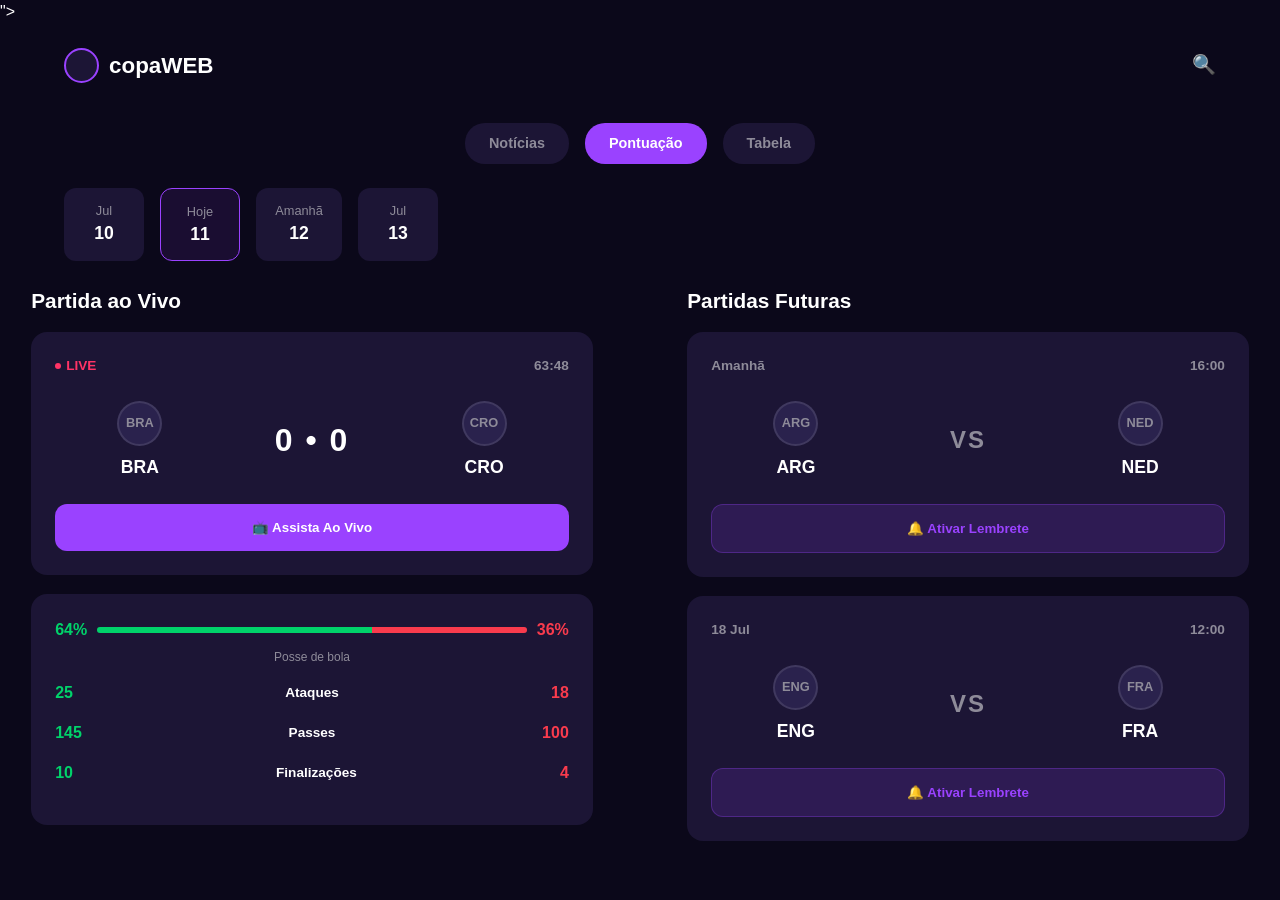
==== frontend/index.html @ 325d94b0 "Escopo do Front-End" ====
<!DOCTYPE html>
<html lang="pt-BR">
<head>
    <meta charset="UTF-8">
    <meta name="viewport" content="width=device-width, initial-scale=1.0, maximum-scale=1.0, user-scalable=no">
    <title>copaWEB - GML'S</title>

   <link rel="stylesheet" href="css/style.css">">
</head>
<body>

    <header>
        <div class="logo">
            <span class="profile-icon"></span>
            copaWEB
        </div>
        <div class="search-icon">🔍</div>
    </header>

    <div class="tabs">
        <div class="tab">Notícias</div>
        <div class="tab active">Pontuação</div>
        <div class="tab">Tabela</div>
    </div>

    <div class="date-slider">
        <div class="date-item">
            <span>Jul</span>
            <strong>10</strong>
        </div>
        <div class="date-item active">
            <span>Hoje</span>
            <strong>11</strong>
        </div>
        <div class="date-item">
            <span>Amanhã</span>
            <strong>12</strong>
        </div>
        <div class="date-item">
            <span>Jul</span>
            <strong>13</strong>
        </div>
    </div>

    <div class="grid-desktop">
        <section>
            <h2 class="section-header">Partida ao Vivo</h2>
            
            <div class="card-jogo">
                <div class="card-top">
                    <span class="live-badge"><span class="live-dot"></span> LIVE</span>
                    <span style="color: var(--texto-secundario);">63:48</span>
                </div>
                <div class="teams">
                    <div class="team">
                        <div class="team-flag">BRA</div>
                        <span>BRA</span>
                    </div>
                    <div class="score">0 • 0</div>
                    <div class="team">
                        <div class="team-flag">CRO</div>
                        <span>CRO</span>
                    </div>
                </div>
                
                <button class="btn-neon">📺 Assista Ao Vivo </button>
            </div>

            <div class="stats-panel">
                <div class="stat-row">
                    <span class="stat-value val-verde">64%</span>
                    <div class="progress-container">
                        <div class="progress-a" style="width: 64%;"></div>
                        <div class="progress-b" style="width: 36%;"></div>
                    </div>
                    <span class="stat-value val-vermelho">36%</span>
                </div>
                <div style="text-align: center; font-size: 0.75rem; color: var(--texto-secundario); margin-top: -10px; margin-bottom: 15px;">Posse de bola</div>

                <div class="stat-row">
                    <span class="stat-value val-verde">25</span>
                    <div class="stat-label">Ataques</div>
                    <span class="stat-value val-vermelho">18</span>
                </div>

                <div class="stat-row">
                    <span class="stat-value val-verde">145</span>
                    <div class="stat-label">Passes</div>
                    <span class="stat-value val-vermelho">100</span>
                </div>

                <div class="stat-row">
                    <span class="stat-value val-verde">10</span>
                    <div class="stat-label">Finalizações</div>
                    <span class="stat-value val-vermelho">4</span>
                </div>
            </div>
        </section>

        <section>
            <h2 class="section-header">Partidas Futuras</h2>
            
            <div class="card-jogo">
                <div class="card-top">
                    <span style="color: var(--texto-secundario);">Amanhã</span>
                    <span style="color: var(--texto-secundario);">16:00</span>
                </div>
                <div class="teams">
                    <div class="team">
                        <div class="team-flag">ARG</div>
                        <span>ARG</span>
                    </div>
                    <div class="score" style="color: var(--texto-secundario); font-size: 1.5rem;">VS</div>
                    <div class="team">
                        <div class="team-flag">NED</div>
                        <span>NED</span>
                    </div>
                </div>
                
                <button class="btn-neon btn-lembrete">🔔 Ativar Lembrete</button>
            </div>
            
            <div class="card-jogo">
                <div class="card-top">
                    <span style="color: var(--texto-secundario);">18 Jul</span>
                    <span style="color: var(--texto-secundario);">12:00</span>
                </div>
                <div class="teams">
                    <div class="team">
                        <div class="team-flag">ENG</div>
                        <span>ENG</span>
                    </div>
                    <div class="score" style="color: var(--texto-secundario); font-size: 1.5rem;">VS</div>
                    <div class="team">
                        <div class="team-flag">FRA</div>
                        <span>FRA</span>
                    </div>
                </div>
                
                <button class="btn-neon btn-lembrete">🔔 Ativar Lembrete</button>
            </div>
        </section>
    </div>

    <div class="bottom-nav">
        <div class="nav-item">
            <span style="font-size: 1.2rem;">🏠</span>
            Início
        </div>
        <div class="nav-item active">
            <span style="font-size: 1.2rem;">⚽</span>
            Pontuação
        </div>
        <div class="nav-item">
            <span style="font-size: 1.2rem;">📺</span>
            Assistir
        </div>
        <div class="nav-item">
            <span style="font-size: 1.2rem;">⚙️</span>
            Mais
        </div>
    </div>

</body>
</html>
---- frontend/css/style.css ----
/* ==========================================================================
   PALETA DE CORES STRICT DARK MODE
   ========================================================================== */
:root {
    --bg-principal: #0B081A;       
    --bg-card: #1C1535;            
    --roxo-neon: #9A42FF;          
    --roxo-hover: #7b2cbf;
    --texto-principal: #FFFFFF;    
    --texto-secundario: #8E8B99;   
    --vermelho-live: #FF3366;
    --verde-stat: #00D26A;         /* Verde para estatísticas (time A) */
    --vermelho-stat: #F93B4D;      /* Vermelho para estatísticas (time B) */
}

* {
    margin: 0;
    padding: 0;
    box-sizing: border-box;
    font-family: -apple-system, BlinkMacSystemFont, 'Segoe UI', Roboto, Helvetica, Arial, sans-serif;
}

body {
    background-color: var(--bg-principal);
    color: var(--texto-principal);
    line-height: 1.5;
    -webkit-font-smoothing: antialiased;
    padding-bottom: 80px; /* Espaço para o menu mobile */
}

/* ==========================================================================
   HEADER & NAVEGAÇÃO SUPERIOR
   ========================================================================== */
header {
    padding: 1.5rem 5%;
    display: flex;
    justify-content: space-between;
    align-items: center;
    background-color: var(--bg-principal);
    position: sticky;
    top: 0;
    z-index: 1000;
}

.logo {
    font-size: 1.4rem;
    font-weight: 800;
    display: flex;
    align-items: center;
    gap: 10px;
}

.profile-icon {
    width: 35px;
    height: 35px;
    background-color: var(--bg-card);
    border-radius: 50%;
    display: inline-block;
    border: 2px solid var(--roxo-neon);
}

.search-icon {
    color: var(--texto-secundario);
    font-size: 1.2rem;
    cursor: pointer;
}

.tabs {
    display: flex;
    justify-content: center;
    gap: 1rem;
    margin: 1rem 5% 1.5rem;
}

.tab {
    background-color: var(--bg-card);
    color: var(--texto-secundario);
    padding: 0.6rem 1.5rem;
    border-radius: 20px;
    font-weight: 600;
    font-size: 0.9rem;
    cursor: pointer;
}

.tab.active {
    background-color: var(--roxo-neon);
    color: var(--texto-principal);
}

/* ==========================================================================
   FILTRO DE DATAS (OBJETIVO: ORGANIZAR JOGOS)
   ========================================================================== */
.date-slider {
    display: flex;
    gap: 1rem;
    overflow-x: auto;
    padding: 0 5% 1.5rem;
    scrollbar-width: none; 
}
.date-slider::-webkit-scrollbar {
    display: none; 
}

.date-item {
    background-color: var(--bg-card);
    padding: 0.8rem 1.2rem;
    border-radius: 12px;
    text-align: center;
    min-width: 80px;
    cursor: pointer;
}

.date-item.active {
    border: 1px solid var(--roxo-neon);
    background-color: rgba(154, 66, 255, 0.1);
}

.date-item span {
    display: block;
    font-size: 0.8rem;
    color: var(--texto-secundario);
}

.date-item strong {
    font-size: 1.1rem;
}

/* ==========================================================================
   CARDS DE JOGOS (OBJETIVO: ACOMPANHAMENTO E LEMBRETES)
   ========================================================================== */
section {
    padding: 0 5% 2rem;
}

.section-header {
    margin-bottom: 1rem;
    font-size: 1.3rem;
    font-weight: 700;
}

.card-jogo {
    background-color: var(--bg-card);
    border-radius: 16px;
    padding: 1.5rem;
    margin-bottom: 1.2rem;
    display: flex;
    flex-direction: column;
    gap: 1rem;
}

.card-top {
    display: flex;
    justify-content: space-between;
    font-size: 0.85rem;
    font-weight: 600;
}

.live-badge {
    color: var(--vermelho-live);
    display: flex;
    align-items: center;
    gap: 5px;
}

.live-dot {
    width: 6px;
    height: 6px;
    background-color: var(--vermelho-live);
    border-radius: 50%;
    animation: piscar 1.5s infinite;
}

@keyframes piscar {
    0% { opacity: 1; }
    50% { opacity: 0.4; }
    100% { opacity: 1; }
}

.teams {
    display: flex;
    justify-content: space-between;
    align-items: center;
    margin: 0.5rem 0;
}

.team {
    display: flex;
    flex-direction: column;
    align-items: center;
    gap: 8px;
    font-weight: 700;
    font-size: 1.1rem;
    width: 33%;
}

.team-flag {
    width: 45px;
    height: 45px;
    background-color: #2a224d;
    border-radius: 50%;
    display: flex;
    justify-content: center;
    align-items: center;
    font-size: 0.8rem;
    color: var(--texto-secundario);
    border: 2px solid rgba(255,255,255,0.1);
}

.score {
    font-size: 2rem;
    font-weight: 800;
    width: 33%;
    text-align: center;
    letter-spacing: 2px;
}

/* Botões Base */
.btn-neon {
    background-color: var(--roxo-neon);
    color: var(--texto-principal);
    border: none;
    padding: 1rem;
    border-radius: 12px;
    font-weight: 600;
    cursor: pointer;
    width: 100%;
    display: flex;
    justify-content: center;
    align-items: center;
    gap: 8px;
    transition: background 0.3s;
}

.btn-neon:hover {
    background-color: var(--roxo-hover);
}

/* Botão de Lembrete Inteligente */
.btn-lembrete {
    background-color: rgba(154, 66, 255, 0.15);
    color: var(--roxo-neon);
    border: 1px solid rgba(154, 66, 255, 0.3);
}

/* ==========================================================================
   PAINEL DE ESTATÍSTICAS (OBJETIVO: DADOS DE DESEMPENHO)
   ========================================================================== */
.stats-panel {
    background-color: var(--bg-card);
    border-radius: 16px;
    padding: 1.5rem;
    margin-top: 0.5rem;
}

.stat-row {
    display: flex;
    justify-content: space-between;
    align-items: center;
    margin-bottom: 1rem;
    font-size: 0.85rem;
    color: var(--texto-secundario);
}

.stat-label {
    width: 100px;
    text-align: center;
    font-weight: 600;
    color: var(--texto-principal);
}

.stat-value {
    font-weight: 700;
    font-size: 1rem;
}

.val-verde { color: var(--verde-stat); }
.val-vermelho { color: var(--vermelho-stat); }

/* Barras de Progresso */
.progress-container {
    display: flex;
    width: 100%;
    height: 6px;
    background-color: rgba(255,255,255,0.05);
    border-radius: 3px;
    overflow: hidden;
    margin: 0 10px;
}

.progress-a { background-color: var(--verde-stat); }
.progress-b { background-color: var(--vermelho-stat); }

/* ==========================================================================
   NAVEGAÇÃO INFERIOR PARA CELULAR
   ========================================================================== */
.bottom-nav {
    display: flex;
    justify-content: space-around;
    background-color: var(--bg-card);
    padding: 1rem;
    position: fixed;
    bottom: 0;
    width: 100%;
    border-top: 1px solid rgba(255,255,255,0.05);
    z-index: 1000;
}

.nav-item {
    display: flex;
    flex-direction: column;
    align-items: center;
    font-size: 0.75rem;
    color: var(--texto-secundario);
    gap: 4px;
}

.nav-item.active {
    color: var(--roxo-neon);
}

@media (min-width: 768px) {
    .bottom-nav { display: none; }
    body { padding-bottom: 0; }
    .grid-desktop {
        display: grid;
        grid-template-columns: 1fr 1fr;
        gap: 2rem;
    }
}
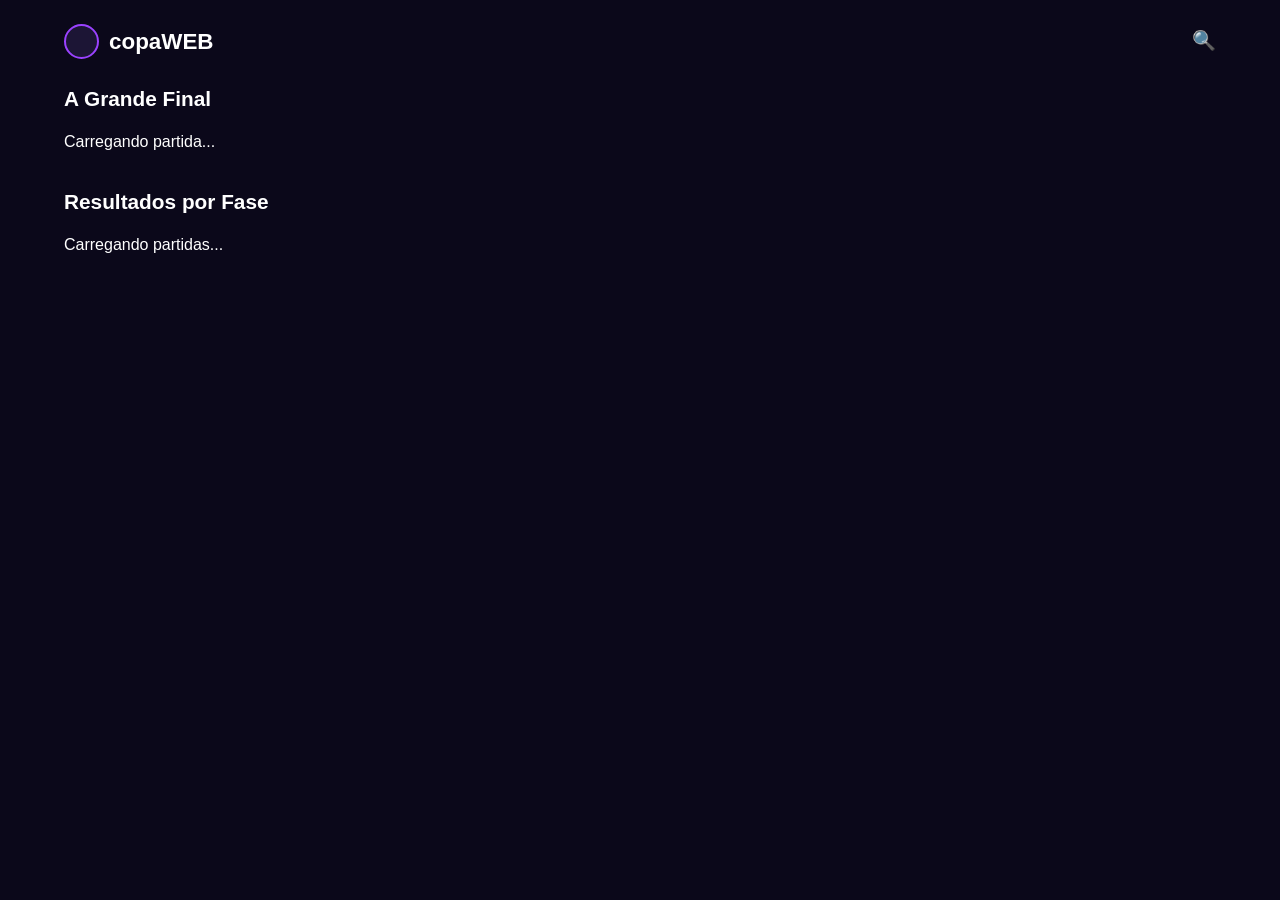
==== commit 1759c85b: "Adicionando apenas as telas em HTML" ====
--- a/frontend/index.html
+++ b/frontend/index.html
@@ -5,7 +5,7 @@
     <meta name="viewport" content="width=device-width, initial-scale=1.0, maximum-scale=1.0, user-scalable=no">
     <title>copaWEB - GML'S</title>
 
-   <link rel="stylesheet" href="css/style.css">">
+    <link rel="stylesheet" href="css/style.css">
 </head>
 <body>
 
@@ -17,149 +17,41 @@
         <div class="search-icon">🔍</div>
     </header>
 
-    <div class="tabs">
-        <div class="tab">Notícias</div>
-        <div class="tab active">Pontuação</div>
-        <div class="tab">Tabela</div>
-    </div>
-
-    <div class="date-slider">
-        <div class="date-item">
-            <span>Jul</span>
-            <strong>10</strong>
-        </div>
-        <div class="date-item active">
-            <span>Hoje</span>
-            <strong>11</strong>
-        </div>
-        <div class="date-item">
-            <span>Amanhã</span>
-            <strong>12</strong>
-        </div>
-        <div class="date-item">
-            <span>Jul</span>
-            <strong>13</strong>
-        </div>
-    </div>
-
-    <div class="grid-desktop">
-        <section>
-            <h2 class="section-header">Partida ao Vivo</h2>
-            
-            <div class="card-jogo">
-                <div class="card-top">
-                    <span class="live-badge"><span class="live-dot"></span> LIVE</span>
-                    <span style="color: var(--texto-secundario);">63:48</span>
-                </div>
-                <div class="teams">
-                    <div class="team">
-                        <div class="team-flag">BRA</div>
-                        <span>BRA</span>
-                    </div>
-                    <div class="score">0 • 0</div>
-                    <div class="team">
-                        <div class="team-flag">CRO</div>
-                        <span>CRO</span>
-                    </div>
-                </div>
-                
-                <button class="btn-neon">📺 Assista Ao Vivo </button>
-            </div>
-
-            <div class="stats-panel">
-                <div class="stat-row">
-                    <span class="stat-value val-verde">64%</span>
-                    <div class="progress-container">
-                        <div class="progress-a" style="width: 64%;"></div>
-                        <div class="progress-b" style="width: 36%;"></div>
-                    </div>
-                    <span class="stat-value val-vermelho">36%</span>
-                </div>
-                <div style="text-align: center; font-size: 0.75rem; color: var(--texto-secundario); margin-top: -10px; margin-bottom: 15px;">Posse de bola</div>
-
-                <div class="stat-row">
-                    <span class="stat-value val-verde">25</span>
-                    <div class="stat-label">Ataques</div>
-                    <span class="stat-value val-vermelho">18</span>
-                </div>
-
-                <div class="stat-row">
-                    <span class="stat-value val-verde">145</span>
-                    <div class="stat-label">Passes</div>
-                    <span class="stat-value val-vermelho">100</span>
-                </div>
-
-                <div class="stat-row">
-                    <span class="stat-value val-verde">10</span>
-                    <div class="stat-label">Finalizações</div>
-                    <span class="stat-value val-vermelho">4</span>
-                </div>
+    <div class="pagina-inicio">
+        <section class="secao-destaque">
+            <h2 class="section-header">A Grande Final</h2>
+            <div id="jogo-destaque" class="destaque-wrapper">
+                <p class="mensagem-vazia">Carregando partida...</p>
             </div>
         </section>
 
         <section>
-            <h2 class="section-header">Partidas Futuras</h2>
-            
-            <div class="card-jogo">
-                <div class="card-top">
-                    <span style="color: var(--texto-secundario);">Amanhã</span>
-                    <span style="color: var(--texto-secundario);">16:00</span>
-                </div>
-                <div class="teams">
-                    <div class="team">
-                        <div class="team-flag">ARG</div>
-                        <span>ARG</span>
-                    </div>
-                    <div class="score" style="color: var(--texto-secundario); font-size: 1.5rem;">VS</div>
-                    <div class="team">
-                        <div class="team-flag">NED</div>
-                        <span>NED</span>
-                    </div>
-                </div>
-                
-                <button class="btn-neon btn-lembrete">🔔 Ativar Lembrete</button>
-            </div>
-            
-            <div class="card-jogo">
-                <div class="card-top">
-                    <span style="color: var(--texto-secundario);">18 Jul</span>
-                    <span style="color: var(--texto-secundario);">12:00</span>
-                </div>
-                <div class="teams">
-                    <div class="team">
-                        <div class="team-flag">ENG</div>
-                        <span>ENG</span>
-                    </div>
-                    <div class="score" style="color: var(--texto-secundario); font-size: 1.5rem;">VS</div>
-                    <div class="team">
-                        <div class="team-flag">FRA</div>
-                        <span>FRA</span>
-                    </div>
-                </div>
-                
-                <button class="btn-neon btn-lembrete">🔔 Ativar Lembrete</button>
+            <h2 class="section-header">Resultados por Fase</h2>
+            <div id="lista-jogos" class="jogos-grid">
+                <p class="mensagem-vazia">Carregando partidas...</p>
             </div>
         </section>
     </div>
 
     <div class="bottom-nav">
-        <div class="nav-item">
+        <a href="index.html" class="nav-item active">
             <span style="font-size: 1.2rem;">🏠</span>
             Início
-        </div>
-        <div class="nav-item active">
+        </a>
+        <a href="tabela.html" class="nav-item">
+            <span style="font-size: 1.2rem;">📊</span>
+            Tabela
+        </a>
+        <a href="artilheiros.html" class="nav-item">
             <span style="font-size: 1.2rem;">⚽</span>
-            Pontuação
-        </div>
-        <div class="nav-item">
-            <span style="font-size: 1.2rem;">📺</span>
-            Assistir
-        </div>
-        <div class="nav-item">
-            <span style="font-size: 1.2rem;">⚙️</span>
-            Mais
-        </div>
+            Artilheiros
+        </a>
+        <a href="selecoes.html" class="nav-item">
+            <span style="font-size: 1.2rem;">🏳️</span>
+            Seleções
+        </a>
     </div>
 
+    <script src="main.js"></script>
 </body>
-</html>+</html>
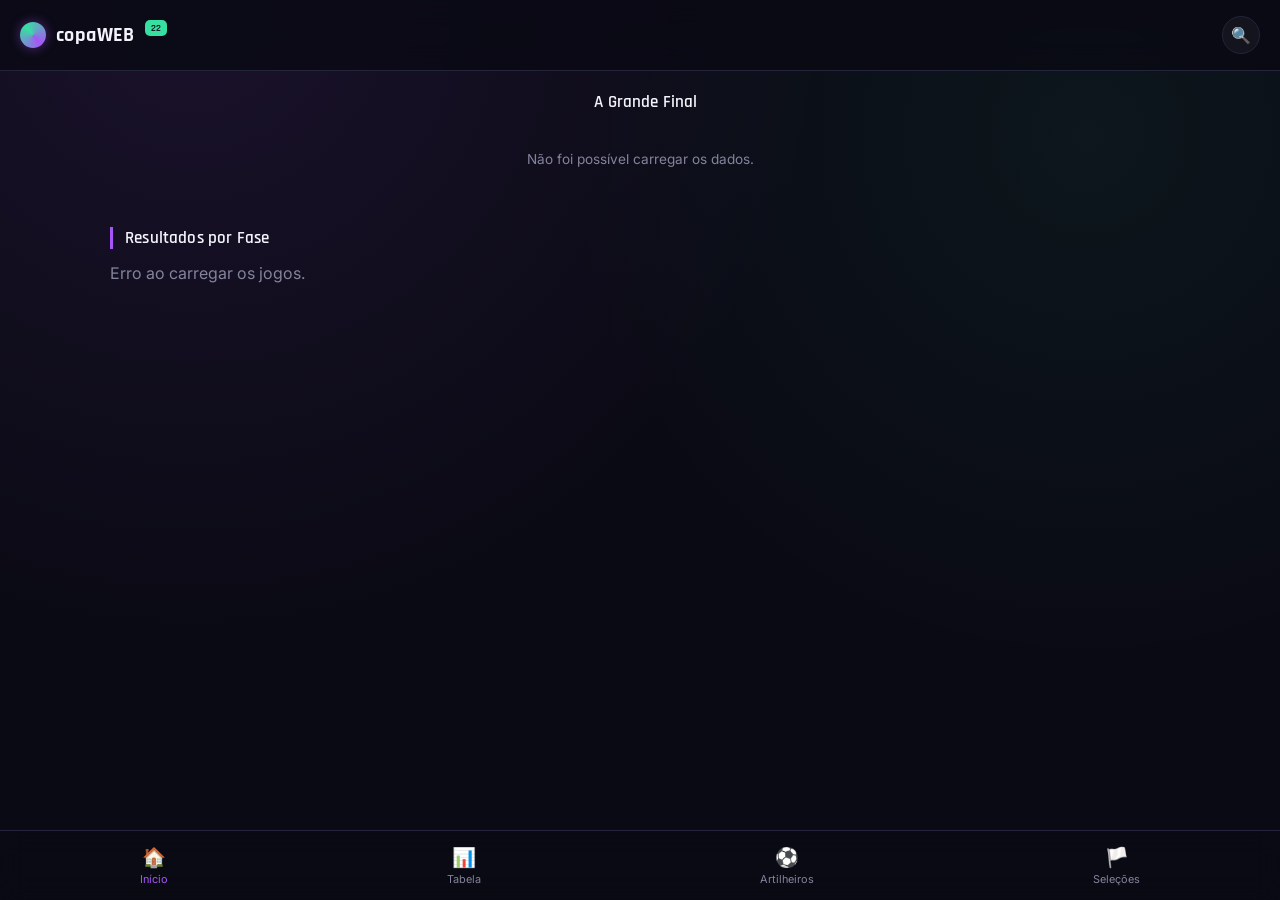
==== commit d15014e8: "Resolvendo problemas de integração" ====
--- a/frontend/index.html
+++ b/frontend/index.html
@@ -52,6 +52,7 @@
         </a>
     </div>
 
-    <script src="main.js"></script>
+    <script src="js/main.js"></script>
+    <script src="js/dados.js"></script>
 </body>
 </html>
--- a/frontend/css/style.css
+++ b/frontend/css/style.css
@@ -1,329 +1,814 @@
 /* ==========================================================================
-   PALETA DE CORES STRICT DARK MODE
+   copaWEB — GML'S
+   Tema: dark scoreboard neon (roxo / verde / vermelho)
    ========================================================================== */
+
+@import url('https://fonts.googleapis.com/css2?family=Rajdhani:wght@500;600;700&family=Inter:wght@400;500;600;700&display=swap');
+
 :root {
-    --bg-principal: #0B081A;       
-    --bg-card: #1C1535;            
-    --roxo-neon: #9A42FF;          
-    --roxo-hover: #7b2cbf;
-    --texto-principal: #FFFFFF;    
-    --texto-secundario: #8E8B99;   
-    --vermelho-live: #FF3366;
-    --verde-stat: #00D26A;         /* Verde para estatísticas (time A) */
-    --vermelho-stat: #F93B4D;      /* Vermelho para estatísticas (time B) */
+    --bg-principal: #0a0a14;
+    --bg-elevado: #101020;
+    --bg-card: #14141f;
+    --bg-card-2: #191928;
+    --borda: #24243a;
+    --borda-clara: #33334d;
+
+    --roxo-neon: #a855f7;
+    --roxo-neon-fraco: rgba(168, 85, 247, 0.16);
+    --roxo-glow: rgba(168, 85, 247, 0.45);
+
+    --verde-stat: #35e0a1;
+    --vermelho-stat: #ff4d6d;
+    --amarelo-stat: #ffd166;
+
+    --texto-principal: #f3f3fb;
+    --texto-secundario: #83839c;
+    --texto-terciario: #5a5a72;
+
+    --fonte-display: 'Rajdhani', 'Inter', sans-serif;
+    --fonte-corpo: 'Inter', sans-serif;
+
+    --raio: 14px;
+    --raio-peq: 8px;
 }
 
 * {
     margin: 0;
     padding: 0;
     box-sizing: border-box;
-    font-family: -apple-system, BlinkMacSystemFont, 'Segoe UI', Roboto, Helvetica, Arial, sans-serif;
+    -webkit-tap-highlight-color: transparent;
+}
+
+html {
+    scroll-behavior: smooth;
 }
 
 body {
-    background-color: var(--bg-principal);
+    background:
+        radial-gradient(circle at 15% 0%, rgba(168, 85, 247, 0.10), transparent 45%),
+        radial-gradient(circle at 85% 15%, rgba(53, 224, 161, 0.06), transparent 40%),
+        var(--bg-principal);
     color: var(--texto-principal);
-    line-height: 1.5;
-    -webkit-font-smoothing: antialiased;
-    padding-bottom: 80px; /* Espaço para o menu mobile */
-}
-
-/* ==========================================================================
-   HEADER & NAVEGAÇÃO SUPERIOR
-   ========================================================================== */
+    font-family: var(--fonte-corpo);
+    min-height: 100vh;
+    padding-bottom: 88px;
+}
+
+a {
+    color: inherit;
+}
+
+::selection {
+    background: var(--roxo-glow);
+}
+
+:focus-visible {
+    outline: 2px solid var(--roxo-neon);
+    outline-offset: 2px;
+    border-radius: 4px;
+}
+
+/* ---------------------------------------------------------------------- */
+/* HEADER                                                                  */
+/* ---------------------------------------------------------------------- */
+
 header {
-    padding: 1.5rem 5%;
-    display: flex;
-    justify-content: space-between;
-    align-items: center;
-    background-color: var(--bg-principal);
     position: sticky;
     top: 0;
-    z-index: 1000;
+    z-index: 50;
+    display: flex;
+    align-items: center;
+    justify-content: space-between;
+    padding: 16px 20px;
+    background: rgba(10, 10, 20, 0.85);
+    backdrop-filter: blur(14px);
+    -webkit-backdrop-filter: blur(14px);
+    border-bottom: 1px solid var(--borda);
 }
 
 .logo {
-    font-size: 1.4rem;
-    font-weight: 800;
     display: flex;
     align-items: center;
     gap: 10px;
+    font-family: var(--fonte-display);
+    font-weight: 700;
+    font-size: 1.25rem;
+    letter-spacing: 0.02em;
+}
+
+.logo::after {
+    content: "22";
+    font-size: 0.6rem;
+    font-weight: 600;
+    color: var(--bg-principal);
+    background: var(--verde-stat);
+    padding: 2px 6px;
+    border-radius: 5px;
+    letter-spacing: 0.02em;
+    align-self: flex-start;
+    margin-top: -2px;
 }
 
 .profile-icon {
-    width: 35px;
-    height: 35px;
-    background-color: var(--bg-card);
+    width: 26px;
+    height: 26px;
     border-radius: 50%;
     display: inline-block;
-    border: 2px solid var(--roxo-neon);
-}
-
-.search-icon {
-    color: var(--texto-secundario);
-    font-size: 1.2rem;
+    background: conic-gradient(from 140deg, var(--roxo-neon), var(--verde-stat), var(--roxo-neon));
+    box-shadow: 0 0 12px var(--roxo-glow);
+}
+
+.header-actions {
+    display: flex;
+    align-items: center;
+    gap: 14px;
+}
+
+.search-icon,
+.back-icon {
+    display: flex;
+    align-items: center;
+    justify-content: center;
+    width: 38px;
+    height: 38px;
+    border-radius: 50%;
+    background: var(--bg-card);
+    border: 1px solid var(--borda);
+    font-size: 1rem;
     cursor: pointer;
-}
+    transition: border-color 0.15s ease, transform 0.15s ease;
+    text-decoration: none;
+}
+
+.search-icon:hover,
+.back-icon:hover {
+    border-color: var(--roxo-neon);
+    transform: translateY(-1px);
+}
+
+/* ---------------------------------------------------------------------- */
+/* TABS (barra de seções — usada apenas onde fizer sentido)                */
+/* ---------------------------------------------------------------------- */
 
 .tabs {
     display: flex;
-    justify-content: center;
-    gap: 1rem;
-    margin: 1rem 5% 1.5rem;
-}
+    gap: 6px;
+    padding: 14px 20px 4px;
+    overflow-x: auto;
+    scrollbar-width: none;
+}
+
+.tabs::-webkit-scrollbar { display: none; }
 
 .tab {
-    background-color: var(--bg-card);
-    color: var(--texto-secundario);
-    padding: 0.6rem 1.5rem;
-    border-radius: 20px;
-    font-weight: 600;
-    font-size: 0.9rem;
-    cursor: pointer;
-}
-
-.tab.active {
-    background-color: var(--roxo-neon);
-    color: var(--texto-principal);
-}
-
-/* ==========================================================================
-   FILTRO DE DATAS (OBJETIVO: ORGANIZAR JOGOS)
-   ========================================================================== */
-.date-slider {
-    display: flex;
-    gap: 1rem;
-    overflow-x: auto;
-    padding: 0 5% 1.5rem;
-    scrollbar-width: none; 
-}
-.date-slider::-webkit-scrollbar {
-    display: none; 
-}
-
-.date-item {
-    background-color: var(--bg-card);
-    padding: 0.8rem 1.2rem;
-    border-radius: 12px;
-    text-align: center;
-    min-width: 80px;
-    cursor: pointer;
-}
-
-.date-item.active {
-    border: 1px solid var(--roxo-neon);
-    background-color: rgba(154, 66, 255, 0.1);
-}
-
-.date-item span {
-    display: block;
-    font-size: 0.8rem;
-    color: var(--texto-secundario);
-}
-
-.date-item strong {
-    font-size: 1.1rem;
-}
-
-/* ==========================================================================
-   CARDS DE JOGOS (OBJETIVO: ACOMPANHAMENTO E LEMBRETES)
-   ========================================================================== */
-section {
-    padding: 0 5% 2rem;
-}
-
-.section-header {
-    margin-bottom: 1rem;
-    font-size: 1.3rem;
-    font-weight: 700;
-}
-
-.card-jogo {
-    background-color: var(--bg-card);
-    border-radius: 16px;
-    padding: 1.5rem;
-    margin-bottom: 1.2rem;
-    display: flex;
-    flex-direction: column;
-    gap: 1rem;
-}
-
-.card-top {
-    display: flex;
-    justify-content: space-between;
+    flex: 0 0 auto;
+    padding: 8px 16px;
+    border-radius: 999px;
     font-size: 0.85rem;
     font-weight: 600;
+    color: var(--texto-secundario);
+    background: transparent;
+    border: 1px solid var(--borda);
+    cursor: pointer;
+    white-space: nowrap;
+    transition: all 0.15s ease;
+    text-decoration: none;
+}
+
+.tab.active {
+    color: var(--bg-principal);
+    background: var(--roxo-neon);
+    border-color: var(--roxo-neon);
+    box-shadow: 0 0 16px var(--roxo-glow);
+}
+
+.tab:not(.active):hover {
+    border-color: var(--borda-clara);
+    color: var(--texto-principal);
+}
+
+/* ---------------------------------------------------------------------- */
+/* DATE SLIDER                                                             */
+/* ---------------------------------------------------------------------- */
+
+.date-slider {
+    display: flex;
+    gap: 10px;
+    padding: 10px 20px 20px;
+    overflow-x: auto;
+    scrollbar-width: none;
+}
+
+.date-slider::-webkit-scrollbar { display: none; }
+
+.date-item {
+    flex: 0 0 auto;
+    display: flex;
+    flex-direction: column;
+    align-items: center;
+    gap: 2px;
+    padding: 10px 16px;
+    border-radius: var(--raio-peq);
+    background: var(--bg-card);
+    border: 1px solid var(--borda);
+    min-width: 56px;
+    cursor: pointer;
+    transition: all 0.15s ease;
+}
+
+.date-item span {
+    font-size: 0.68rem;
+    color: var(--texto-secundario);
+    text-transform: uppercase;
+    letter-spacing: 0.03em;
+}
+
+.date-item strong {
+    font-family: var(--fonte-display);
+    font-size: 1.15rem;
+    font-weight: 600;
+}
+
+.date-item.active {
+    background: var(--roxo-neon-fraco);
+    border-color: var(--roxo-neon);
+}
+
+.date-item.active span,
+.date-item.active strong {
+    color: var(--roxo-neon);
+}
+
+/* ---------------------------------------------------------------------- */
+/* LAYOUT                                                                  */
+/* ---------------------------------------------------------------------- */
+
+.grid-desktop {
+    display: grid;
+    grid-template-columns: 1fr;
+    gap: 28px;
+    padding: 20px 20px 32px;
+    max-width: 1080px;
+    margin: 0 auto;
+}
+
+@media (min-width: 860px) {
+    .grid-desktop {
+        grid-template-columns: 1.1fr 0.9fr;
+        align-items: start;
+    }
+}
+
+.container-simples {
+    max-width: 900px;
+    margin: 0 auto;
+    padding: 0 20px 32px;
+}
+
+/* ---------------------------------------------------------------------- */
+/* PÁGINA INICIAL — final centralizada + resultados lado a lado           */
+/* ---------------------------------------------------------------------- */
+
+.pagina-inicio {
+    max-width: 1100px;
+    margin: 0 auto;
+    padding: 20px 20px 32px;
+}
+
+.secao-destaque {
+    margin-bottom: 36px;
+}
+
+.secao-destaque .section-header {
+    text-align: center;
+    border-left: none;
+}
+
+.destaque-wrapper {
+    max-width: 440px;
+    margin: 0 auto;
+}
+
+.jogos-grid {
+    display: grid;
+    grid-template-columns: repeat(auto-fill, minmax(260px, 1fr));
+    gap: 16px;
+    align-items: start;
+}
+
+.jogos-grid h3 {
+    grid-column: 1 / -1;
+}
+
+.jogos-grid .card-jogo {
+    margin-bottom: 0;
+}
+
+.section-header {
+    font-family: var(--fonte-display);
+    font-size: 1.05rem;
+    font-weight: 600;
+    letter-spacing: 0.01em;
+    margin-bottom: 14px;
+    padding-left: 12px;
+    border-left: 3px solid var(--roxo-neon);
+}
+
+/* ---------------------------------------------------------------------- */
+/* CARD DE JOGO                                                            */
+/* ---------------------------------------------------------------------- */
+
+.card-jogo {
+    background: linear-gradient(180deg, var(--bg-card-2), var(--bg-card));
+    border: 1px solid var(--borda);
+    border-radius: var(--raio);
+    padding: 18px;
+    margin-bottom: 14px;
+    transition: border-color 0.18s ease, transform 0.18s ease;
+}
+
+a .card-jogo:hover {
+    border-color: var(--borda-clara);
+    transform: translateY(-2px);
+}
+
+.card-top {
+    display: flex;
+    justify-content: space-between;
+    align-items: center;
+    font-size: 0.75rem;
+    margin-bottom: 16px;
 }
 
 .live-badge {
-    color: var(--vermelho-live);
-    display: flex;
-    align-items: center;
-    gap: 5px;
+    display: inline-flex;
+    align-items: center;
+    gap: 6px;
+    color: var(--vermelho-stat);
+    font-weight: 700;
+    font-size: 0.72rem;
+    letter-spacing: 0.06em;
 }
 
 .live-dot {
-    width: 6px;
-    height: 6px;
-    background-color: var(--vermelho-live);
+    width: 7px;
+    height: 7px;
     border-radius: 50%;
-    animation: piscar 1.5s infinite;
-}
-
-@keyframes piscar {
-    0% { opacity: 1; }
-    50% { opacity: 0.4; }
-    100% { opacity: 1; }
+    background: var(--vermelho-stat);
+    box-shadow: 0 0 8px var(--vermelho-stat);
+    animation: pulso 1.4s ease-in-out infinite;
+}
+
+@keyframes pulso {
+    0%, 100% { opacity: 1; transform: scale(1); }
+    50% { opacity: 0.4; transform: scale(0.8); }
 }
 
 .teams {
     display: flex;
+    align-items: center;
     justify-content: space-between;
-    align-items: center;
-    margin: 0.5rem 0;
+    gap: 12px;
+    margin-bottom: 16px;
 }
 
 .team {
+    flex: 1;
     display: flex;
     flex-direction: column;
     align-items: center;
     gap: 8px;
+    font-size: 0.82rem;
+    font-weight: 600;
+    text-align: center;
+}
+
+.team-flag {
+    width: 44px;
+    height: 44px;
+    border-radius: 50%;
+    background: var(--bg-elevado);
+    border: 1px solid var(--borda);
+    display: flex;
+    align-items: center;
+    justify-content: center;
+    font-size: 0.65rem;
     font-weight: 700;
-    font-size: 1.1rem;
-    width: 33%;
-}
-
-.team-flag {
-    width: 45px;
-    height: 45px;
-    background-color: #2a224d;
-    border-radius: 50%;
-    display: flex;
-    justify-content: center;
-    align-items: center;
-    font-size: 0.8rem;
     color: var(--texto-secundario);
-    border: 2px solid rgba(255,255,255,0.1);
+    overflow: hidden;
 }
 
 .score {
-    font-size: 2rem;
-    font-weight: 800;
-    width: 33%;
+    font-family: var(--fonte-display);
+    font-size: 1.6rem;
+    font-weight: 700;
+    letter-spacing: 0.02em;
+    min-width: 90px;
     text-align: center;
-    letter-spacing: 2px;
-}
-
-/* Botões Base */
+}
+
 .btn-neon {
-    background-color: var(--roxo-neon);
-    color: var(--texto-principal);
-    border: none;
-    padding: 1rem;
-    border-radius: 12px;
+    width: 100%;
+    padding: 12px;
+    border-radius: var(--raio-peq);
+    border: 1px solid var(--roxo-neon);
+    background: var(--roxo-neon-fraco);
+    color: var(--roxo-neon);
+    font-family: var(--fonte-corpo);
     font-weight: 600;
+    font-size: 0.88rem;
     cursor: pointer;
-    width: 100%;
-    display: flex;
-    justify-content: center;
-    align-items: center;
-    gap: 8px;
-    transition: background 0.3s;
+    transition: all 0.18s ease;
 }
 
 .btn-neon:hover {
-    background-color: var(--roxo-hover);
-}
-
-/* Botão de Lembrete Inteligente */
+    background: var(--roxo-neon);
+    color: var(--bg-principal);
+    box-shadow: 0 0 18px var(--roxo-glow);
+}
+
 .btn-lembrete {
-    background-color: rgba(154, 66, 255, 0.15);
-    color: var(--roxo-neon);
-    border: 1px solid rgba(154, 66, 255, 0.3);
-}
-
-/* ==========================================================================
-   PAINEL DE ESTATÍSTICAS (OBJETIVO: DADOS DE DESEMPENHO)
-   ========================================================================== */
+    border-color: var(--borda-clara);
+    background: transparent;
+    color: var(--texto-secundario);
+}
+
+.btn-lembrete:hover {
+    border-color: var(--verde-stat);
+    color: var(--verde-stat);
+    background: transparent;
+    box-shadow: 0 0 14px rgba(53, 224, 161, 0.25);
+}
+
+/* ---------------------------------------------------------------------- */
+/* PAINEL DE ESTATÍSTICAS                                                  */
+/* ---------------------------------------------------------------------- */
+
 .stats-panel {
-    background-color: var(--bg-card);
-    border-radius: 16px;
-    padding: 1.5rem;
-    margin-top: 0.5rem;
+    background: var(--bg-card);
+    border: 1px solid var(--borda);
+    border-radius: var(--raio);
+    padding: 20px;
 }
 
 .stat-row {
     display: flex;
-    justify-content: space-between;
-    align-items: center;
-    margin-bottom: 1rem;
-    font-size: 0.85rem;
-    color: var(--texto-secundario);
-}
-
-.stat-label {
-    width: 100px;
-    text-align: center;
-    font-weight: 600;
-    color: var(--texto-principal);
+    align-items: center;
+    gap: 12px;
+    margin-bottom: 14px;
+}
+
+.stat-row:last-child {
+    margin-bottom: 0;
 }
 
 .stat-value {
+    font-family: var(--fonte-display);
     font-weight: 700;
     font-size: 1rem;
+    min-width: 34px;
+    text-align: center;
 }
 
 .val-verde { color: var(--verde-stat); }
 .val-vermelho { color: var(--vermelho-stat); }
 
-/* Barras de Progresso */
+.stat-label {
+    flex: 1;
+    text-align: center;
+    font-size: 0.78rem;
+    color: var(--texto-secundario);
+}
+
 .progress-container {
-    display: flex;
+    flex: 1;
+    display: flex;
+    height: 6px;
+    border-radius: 999px;
+    overflow: hidden;
+    background: var(--bg-elevado);
+}
+
+.progress-a {
+    background: var(--verde-stat);
+    box-shadow: 0 0 8px rgba(53, 224, 161, 0.5);
+}
+
+.progress-b {
+    background: var(--vermelho-stat);
+    box-shadow: 0 0 8px rgba(255, 77, 109, 0.5);
+}
+
+/* ---------------------------------------------------------------------- */
+/* TABELA DE CLASSIFICAÇÃO / ARTILHEIROS                                   */
+/* ---------------------------------------------------------------------- */
+
+.tabela-classificacao {
     width: 100%;
-    height: 6px;
-    background-color: rgba(255,255,255,0.05);
-    border-radius: 3px;
-    overflow: hidden;
-    margin: 0 10px;
-}
-
-.progress-a { background-color: var(--verde-stat); }
-.progress-b { background-color: var(--vermelho-stat); }
-
-/* ==========================================================================
-   NAVEGAÇÃO INFERIOR PARA CELULAR
-   ========================================================================== */
+    border-collapse: collapse;
+    font-size: 0.82rem;
+    min-width: 480px;
+}
+
+#tabela-classificacao,
+#artilheiros-tabela {
+    overflow-x: auto;
+    -webkit-overflow-scrolling: touch;
+}
+
+.tabela-classificacao th {
+    text-align: center;
+    color: var(--texto-terciario);
+    font-weight: 600;
+    font-size: 0.68rem;
+    text-transform: uppercase;
+    letter-spacing: 0.04em;
+    padding-bottom: 10px;
+    border-bottom: 1px solid var(--borda);
+}
+
+.tabela-classificacao td {
+    text-align: center;
+    padding: 10px 4px;
+    border-bottom: 1px solid var(--borda);
+    color: var(--texto-principal);
+}
+
+.tabela-classificacao tbody tr:last-child td {
+    border-bottom: none;
+}
+
+.tabela-classificacao tbody tr:hover {
+    background: var(--roxo-neon-fraco);
+}
+
+.col-time {
+    text-align: left !important;
+    font-weight: 600;
+    white-space: nowrap;
+}
+
+/* ---------------------------------------------------------------------- */
+/* SELEÇÕES                                                                */
+/* ---------------------------------------------------------------------- */
+
+.selecoes-grid {
+    display: grid;
+    grid-template-columns: repeat(auto-fill, minmax(130px, 1fr));
+    gap: 14px;
+}
+
+.selecao-card {
+    background: var(--bg-card);
+    border: 1px solid var(--borda);
+    border-radius: var(--raio);
+    padding: 20px 14px;
+    display: flex;
+    flex-direction: column;
+    align-items: center;
+    gap: 10px;
+    text-align: center;
+    cursor: pointer;
+    transition: all 0.18s ease;
+}
+
+.selecao-card:hover {
+    border-color: var(--roxo-neon);
+    transform: translateY(-3px);
+    box-shadow: 0 8px 24px rgba(0,0,0,0.35);
+}
+
+.selecao-card img {
+    border-radius: 6px;
+    box-shadow: 0 2px 10px rgba(0,0,0,0.4);
+}
+
+.selecao-card strong {
+    font-family: var(--fonte-display);
+    font-size: 0.95rem;
+    font-weight: 600;
+}
+
+.selecao-sigla {
+    font-size: 0.68rem;
+    color: var(--texto-secundario);
+}
+
+.selecao-header {
+    display: flex;
+    align-items: center;
+    gap: 16px;
+    margin-bottom: 24px;
+}
+
+.selecao-titulo {
+    font-family: var(--fonte-display);
+    font-size: 1.4rem;
+    font-weight: 700;
+    margin-bottom: 4px;
+}
+
+/* ---------------------------------------------------------------------- */
+/* PARTIDA — EVENTOS / ESCALAÇÕES / DESTAQUES                              */
+/* ---------------------------------------------------------------------- */
+
+.evento-item {
+    display: flex;
+    align-items: center;
+    gap: 12px;
+    padding: 10px 0;
+    border-bottom: 1px solid var(--borda);
+    font-size: 0.85rem;
+}
+
+.evento-item:last-child {
+    border-bottom: none;
+}
+
+.evento-minuto {
+    font-family: var(--fonte-display);
+    font-weight: 700;
+    color: var(--roxo-neon);
+    min-width: 34px;
+}
+
+.lista-jogadores {
+    list-style: none;
+    display: flex;
+    flex-direction: column;
+    gap: 8px;
+    font-size: 0.85rem;
+}
+
+.lista-jogadores li {
+    padding-bottom: 8px;
+    border-bottom: 1px solid var(--borda);
+}
+
+.lista-jogadores li:last-child {
+    border-bottom: none;
+    padding-bottom: 0;
+}
+
+/* ---------------------------------------------------------------------- */
+/* BOTTOM NAV                                                              */
+/* ---------------------------------------------------------------------- */
+
 .bottom-nav {
-    display: flex;
-    justify-content: space-around;
-    background-color: var(--bg-card);
-    padding: 1rem;
     position: fixed;
     bottom: 0;
-    width: 100%;
-    border-top: 1px solid rgba(255,255,255,0.05);
-    z-index: 1000;
+    left: 0;
+    right: 0;
+    z-index: 50;
+    display: flex;
+    justify-content: space-around;
+    background: rgba(10, 10, 20, 0.9);
+    backdrop-filter: blur(14px);
+    -webkit-backdrop-filter: blur(14px);
+    border-top: 1px solid var(--borda);
+    padding: 10px 0 max(10px, env(safe-area-inset-bottom));
 }
 
 .nav-item {
     display: flex;
     flex-direction: column;
     align-items: center;
-    font-size: 0.75rem;
+    gap: 3px;
+    font-size: 0.68rem;
     color: var(--texto-secundario);
-    gap: 4px;
+    text-decoration: none;
+    padding: 4px 14px;
+    border-radius: var(--raio-peq);
+    transition: color 0.15s ease;
 }
 
 .nav-item.active {
     color: var(--roxo-neon);
 }
 
-@media (min-width: 768px) {
-    .bottom-nav { display: none; }
-    body { padding-bottom: 0; }
-    .grid-desktop {
-        display: grid;
-        grid-template-columns: 1fr 1fr;
-        gap: 2rem;
-    }
-}+.nav-item:hover {
+    color: var(--texto-principal);
+}
+
+.nav-item.active:hover {
+    color: var(--roxo-neon);
+}
+
+/* ---------------------------------------------------------------------- */
+/* ESTADOS / MENSAGENS                                                     */
+/* ---------------------------------------------------------------------- */
+
+.mensagem-vazia {
+    color: var(--texto-secundario);
+    font-size: 0.85rem;
+    text-align: center;
+    padding: 24px 0;
+}
+
+/* ---------------------------------------------------------------------- */
+/* PÁGINA DE PARTIDA                                                       */
+/* ---------------------------------------------------------------------- */
+
+.pagina-partida {
+    max-width: 700px;
+    margin: 0 auto;
+    padding: 0 20px 32px;
+    display: flex;
+    flex-direction: column;
+    gap: 28px;
+}
+
+/* ---------------------------------------------------------------------- */
+/* AJUSTES PARA TELAS PEQUENAS (CELULAR)                                  */
+/* ---------------------------------------------------------------------- */
+
+@media (max-width: 480px) {
+    header {
+        padding: 14px 16px;
+    }
+
+    .logo {
+        font-size: 1.1rem;
+    }
+
+    .grid-desktop,
+    .container-simples,
+    .pagina-partida {
+        padding-left: 16px;
+        padding-right: 16px;
+    }
+
+    .card-jogo {
+        padding: 14px;
+    }
+
+    .team-flag {
+        width: 38px;
+        height: 38px;
+    }
+
+    .team {
+        font-size: 0.74rem;
+        gap: 6px;
+    }
+
+    .score {
+        font-size: 1.3rem;
+        min-width: 70px;
+    }
+
+    .stats-panel {
+        padding: 16px;
+    }
+
+    .stat-value {
+        font-size: 0.88rem;
+        min-width: 26px;
+    }
+
+    .stat-label {
+        font-size: 0.7rem;
+    }
+
+    .selecoes-grid {
+        grid-template-columns: repeat(auto-fill, minmax(104px, 1fr));
+        gap: 10px;
+    }
+
+    .selecao-card {
+        padding: 14px 8px;
+    }
+
+    .nav-item {
+        padding: 4px 8px;
+        font-size: 0.62rem;
+    }
+
+    .section-header {
+        font-size: 0.95rem;
+    }
+
+    .selecao-header img {
+        width: 56px !important;
+        height: 56px !important;
+    }
+
+    .selecao-titulo {
+        font-size: 1.15rem;
+    }
+}
+
+@media (max-width: 360px) {
+    .teams {
+        gap: 6px;
+    }
+
+    .score {
+        min-width: 56px;
+        font-size: 1.1rem;
+    }
+
+    .nav-item span {
+        font-size: 1.05rem !important;
+    }
+}
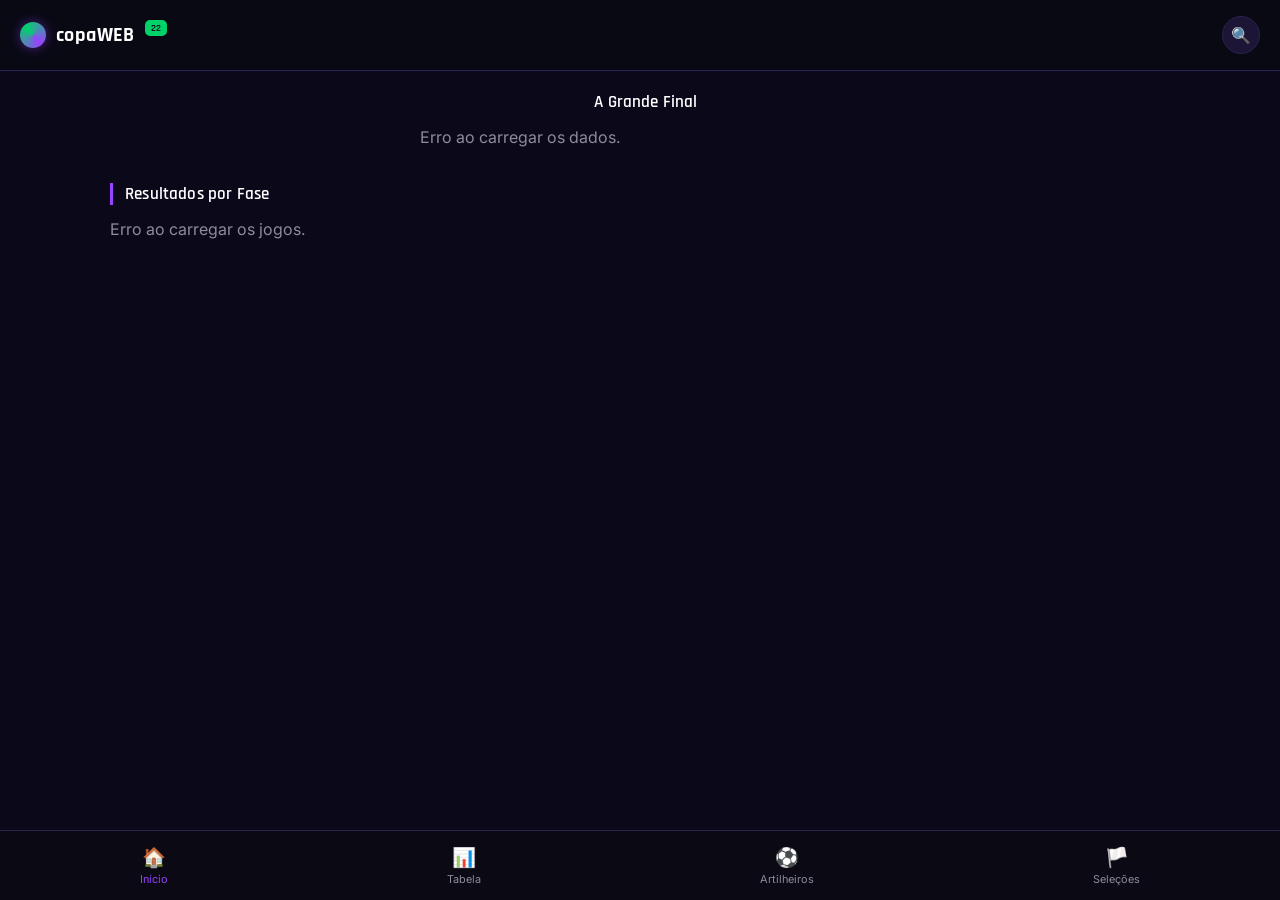
==== commit d724a38f: "Atualizações do FrontEnd" ====
--- a/frontend/index.html
+++ b/frontend/index.html
@@ -52,7 +52,7 @@
         </a>
     </div>
 
-    <script src="js/main.js"></script>
-    <script src="js/dados.js"></script>
+    <script src="js/api.js"></script>
+    <script src="js/home.js"></script>
 </body>
 </html>
--- a/frontend/css/style.css
+++ b/frontend/css/style.css
@@ -6,24 +6,26 @@
 @import url('https://fonts.googleapis.com/css2?family=Rajdhani:wght@500;600;700&family=Inter:wght@400;500;600;700&display=swap');
 
 :root {
-    --bg-principal: #0a0a14;
-    --bg-elevado: #101020;
-    --bg-card: #14141f;
-    --bg-card-2: #191928;
-    --borda: #24243a;
-    --borda-clara: #33334d;
-
-    --roxo-neon: #a855f7;
-    --roxo-neon-fraco: rgba(168, 85, 247, 0.16);
-    --roxo-glow: rgba(168, 85, 247, 0.45);
-
-    --verde-stat: #35e0a1;
-    --vermelho-stat: #ff4d6d;
+    --bg-principal: #0B081A;
+    --bg-elevado: #140f2c;
+    --bg-card: #1C1535;
+    --bg-card-2: #241c42;
+    --borda: #2a2350;
+    --borda-clara: #3b2f66;
+
+    --roxo-neon: #9A42FF;
+    --roxo-hover: #7b2cbf;
+    --roxo-neon-fraco: rgba(154, 66, 255, 0.16);
+    --roxo-glow: rgba(154, 66, 255, 0.45);
+
+    --verde-stat: #00D26A;
+    --vermelho-stat: #F93B4D;
+    --vermelho-live: #FF3366;
     --amarelo-stat: #ffd166;
 
-    --texto-principal: #f3f3fb;
-    --texto-secundario: #83839c;
-    --texto-terciario: #5a5a72;
+    --texto-principal: #FFFFFF;
+    --texto-secundario: #8E8B99;
+    --texto-terciario: #5c5866;
 
     --fonte-display: 'Rajdhani', 'Inter', sans-serif;
     --fonte-corpo: 'Inter', sans-serif;
@@ -44,10 +46,7 @@
 }
 
 body {
-    background:
-        radial-gradient(circle at 15% 0%, rgba(168, 85, 247, 0.10), transparent 45%),
-        radial-gradient(circle at 85% 15%, rgba(53, 224, 161, 0.06), transparent 40%),
-        var(--bg-principal);
+    background-color: var(--bg-principal);
     color: var(--texto-principal);
     font-family: var(--fonte-corpo);
     min-height: 100vh;
@@ -344,7 +343,7 @@
     display: inline-flex;
     align-items: center;
     gap: 6px;
-    color: var(--vermelho-stat);
+    color: var(--vermelho-live);
     font-weight: 700;
     font-size: 0.72rem;
     letter-spacing: 0.06em;
@@ -354,8 +353,8 @@
     width: 7px;
     height: 7px;
     border-radius: 50%;
-    background: var(--vermelho-stat);
-    box-shadow: 0 0 8px var(--vermelho-stat);
+    background: var(--vermelho-live);
+    box-shadow: 0 0 8px var(--vermelho-live);
     animation: pulso 1.4s ease-in-out infinite;
 }
 
@@ -422,8 +421,9 @@
 }
 
 .btn-neon:hover {
-    background: var(--roxo-neon);
-    color: var(--bg-principal);
+    background: var(--roxo-hover);
+    border-color: var(--roxo-hover);
+    color: #fff;
     box-shadow: 0 0 18px var(--roxo-glow);
 }
 
@@ -811,4 +811,4 @@
     .nav-item span {
         font-size: 1.05rem !important;
     }
-}
+}
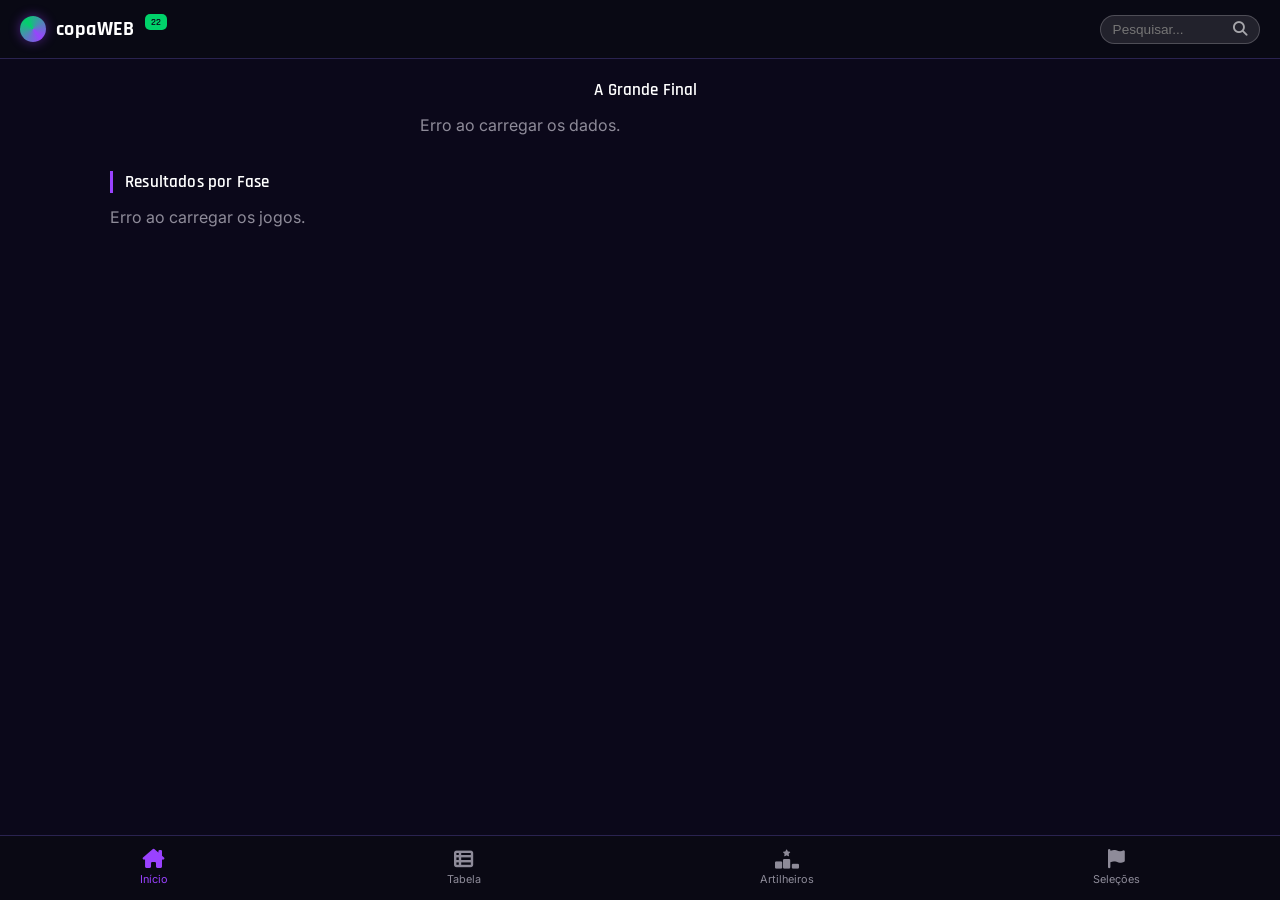
==== commit cbec6628: "barra de pesquisa e alteração de ícones" ====
--- a/frontend/index.html
+++ b/frontend/index.html
@@ -6,6 +6,8 @@
     <title>copaWEB - GML'S</title>
 
     <link rel="stylesheet" href="css/style.css">
+    <script src="js/busca.js"></script>
+    <link rel="stylesheet" href="https://cdnjs.cloudflare.com/ajax/libs/font-awesome/6.4.2/css/all.min.css">
 </head>
 <body>
 
@@ -13,8 +15,13 @@
         <div class="logo">
             <span class="profile-icon"></span>
             copaWEB
-        </div>
-        <div class="search-icon">🔍</div>
+
+<div class="search-container" style="position: absolute; right: 20px; top: 15px; display: flex; align-items: center; background: rgba(255, 255, 255, 0.1); border-radius: 20px; padding: 6px 12px; border: 1px solid rgba(255, 255, 255, 0.2); z-index: 1000;">
+    <input type="text" id="campo-pesquisa" placeholder="Pesquisar..." style="background: transparent; border: none; color: #fff; outline: none; width: 120px; font-size: 0.85rem;">
+    <i class="fa-solid fa-magnifying-glass" style="color: rgba(255, 255, 255, 0.6); font-size: 0.9rem; cursor: pointer;"></i>
+</div>
+
+</div>
     </header>
 
     <div class="pagina-inicio">
@@ -33,24 +40,24 @@
         </section>
     </div>
 
-    <div class="bottom-nav">
-        <a href="index.html" class="nav-item active">
-            <span style="font-size: 1.2rem;">🏠</span>
-            Início
-        </a>
-        <a href="tabela.html" class="nav-item">
-            <span style="font-size: 1.2rem;">📊</span>
-            Tabela
-        </a>
-        <a href="artilheiros.html" class="nav-item">
-            <span style="font-size: 1.2rem;">⚽</span>
-            Artilheiros
-        </a>
-        <a href="selecoes.html" class="nav-item">
-            <span style="font-size: 1.2rem;">🏳️</span>
-            Seleções
-        </a>
-    </div>
+<div class="bottom-nav">
+    <a href="index.html" class="nav-item active">
+        <i class="fa-solid fa-house-chimney" style="font-size: 1.2rem;"></i>
+        Início
+    </a>
+    <a href="tabela.html" class="nav-item">
+        <i class="fa-solid fa-table-list" style="font-size: 1.2rem;"></i>
+        Tabela
+    </a>
+    <a href="artilheiros.html" class="nav-item">
+        <i class="fa-solid fa-ranking-star" style="font-size: 1.2rem;"></i>
+        Artilheiros
+    </a>
+    <a href="selecoes.html" class="nav-item">
+        <i class="fa-solid fa-flag" style="font-size: 1.2rem;"></i>
+        Seleções
+    </a>
+</div>
 
     <script src="js/api.js"></script>
     <script src="js/home.js"></script>
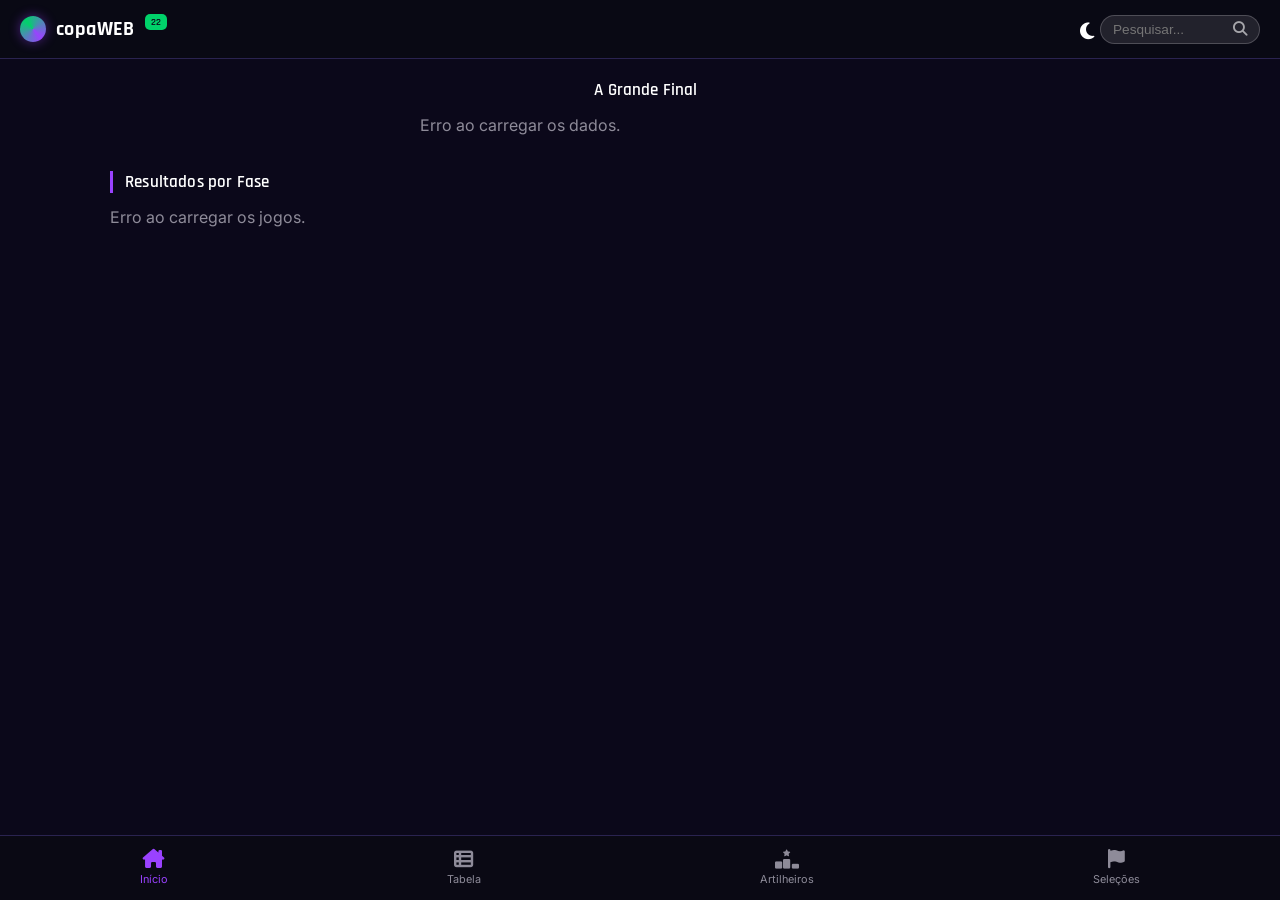
==== commit 93df41f5: "Tabela clicável e modos claro e escuro" ====
--- a/frontend/index.html
+++ b/frontend/index.html
@@ -8,14 +8,20 @@
     <link rel="stylesheet" href="css/style.css">
     <script src="js/busca.js"></script>
     <link rel="stylesheet" href="https://cdnjs.cloudflare.com/ajax/libs/font-awesome/6.4.2/css/all.min.css">
+    <script src="js/tema.js"></script>
 </head>
 <body>
 
     <header>
         <div class="logo">
-            <span class="profile-icon"></span>
-            copaWEB
+        <span class="profile-icon"></span>
+        copaWEB
+    </div>
 
+    <button id="btn-tema" style="position: absolute; right: 180px; top: 15px; background: transparent; border: none; color: var(--texto-principal); font-size: 1.2rem; cursor: pointer; padding: 6px; z-index: 1000; transition: var(--transicao);">
+        <i class="fa-solid fa-moon"></i>
+    </button>
+            
 <div class="search-container" style="position: absolute; right: 20px; top: 15px; display: flex; align-items: center; background: rgba(255, 255, 255, 0.1); border-radius: 20px; padding: 6px 12px; border: 1px solid rgba(255, 255, 255, 0.2); z-index: 1000;">
     <input type="text" id="campo-pesquisa" placeholder="Pesquisar..." style="background: transparent; border: none; color: #fff; outline: none; width: 120px; font-size: 0.85rem;">
     <i class="fa-solid fa-magnifying-glass" style="color: rgba(255, 255, 255, 0.6); font-size: 0.9rem; cursor: pointer;"></i>
--- a/frontend/css/style.css
+++ b/frontend/css/style.css
@@ -4,6 +4,55 @@
    ========================================================================== */
 
 @import url('https://fonts.googleapis.com/css2?family=Rajdhani:wght@500;600;700&family=Inter:wght@400;500;600;700&display=swap');
+
+/* ==========================================================================
+   CORES DO TEMA 
+   ========================================================================== */
+
+:root {
+    /* Tema Escuro Padrão (Suas cores originais) */
+    --bg-principal: #0B081A;
+    --bg-elevado: #140f2c;
+    --bg-card: #1C1535;
+    --bg-card-2: #241c42;
+    --borda: #2a2350;
+    --borda-clara: #3b2f66;
+
+    --roxo-neon: #9A42FF;
+    --roxo-hover: #7b2cbf;
+    --roxo-neon-fraco: rgba(154, 66, 255, 0.16);
+    --roxo-glow: rgba(154, 66, 255, 0.45);
+
+    --verde-stat: #00D26A;
+    --vermelho-stat: #F93B4D;
+    --vermelho-live: #FF3366;
+    --amarelo-stat: #ffd166;
+
+    --texto-principal: #FFFFFF;
+    --texto-secundario: #A39FC1;
+    --texto-mutado: #6B668B;
+    
+    --raio: 12px;
+    --transicao: all 0.3s ease;
+}
+
+/* Definições para o Modo Claro (Ativado pela classe no body) */
+body.light-mode {
+    --bg-principal: #F4F3F8;     /* Fundo claro acinzentado/azulado */
+    --bg-elevado: #FFFFFF;       /* Fundo de cabeçalhos e painéis */
+    --bg-card: #EBE9F3;          /* Fundo dos cards secundários */
+    --bg-card-2: #DFDCEF;
+    --borda: #D2CDE4;            /* Bordas mais suaves */
+    --borda-clara: #C4BCD9;
+
+    --texto-principal: #1A162C;  /* Texto escuro para contraste */
+    --texto-secundario: #4E4968; /* Texto de apoio */
+    --texto-mutado: #7D7899;
+
+    /* Mantém as cores de destaque e neon adaptadas para fundo claro */
+    --roxo-neon: #7F1DFF;        /* Um roxo ligeiramente mais escuro para melhor legibilidade */
+    --roxo-neon-fraco: rgba(127, 29, 255, 0.1);
+}
 
 :root {
     --bg-principal: #0B081A;
@@ -811,4 +860,72 @@
     .nav-item span {
         font-size: 1.05rem !important;
     }
+}
+
+/* ================= PERFIL DA SELEÇÃO ================= */
+
+.perfil-card {
+    background: var(--bg-card);
+    border: 1px solid var(--borda);
+    border-radius: var(--raio);
+    padding: 35px;
+    margin: 30px auto;
+    display: flex;
+    flex-direction: column;
+    align-items: center;
+    text-align: center;
+    max-width: 600px;
+}
+
+.perfil-card img {
+    width: 90px;
+    margin-bottom: 20px;
+}
+
+.perfil-card h1 {
+    font-family: var(--fonte-display);
+    font-size: 2rem;
+    margin-bottom: 8px;
+}
+
+.confederacao {
+    color: var(--texto-secundario);
+}
+
+.info-row {
+    display: flex;
+    justify-content: space-between;
+    padding: 14px 0;
+    border-bottom: 1px solid var(--borda);
+}
+
+.info-row:last-child {
+    border-bottom: none;
+}
+
+.info-row span {
+    color: var(--texto-secundario);
+}
+
+.info-row strong {
+    color: var(--verde-stat);
+}
+/* ==========================================================================
+   ESTILOS  PARA TABELAS CLICÁVEIS (TELA DE GRUPOS)
+   ========================================================================== */
+
+.grupo-clicavel {
+    transition: transform 0.2s ease, border-color 0.2s ease, box-shadow 0.2s ease !important;
+    cursor: pointer;
+}
+
+.grupo-clicavel:hover {
+    transform: translateY(-3px);
+    border-color: var(--roxo-neon) !important;
+    box-shadow: 0 6px 20px rgba(154, 66, 255, 0.15);
+}
+
+.grupo-clicavel:hover .botao-ver-jogos {
+    color: var(--verde-stat) !important;
+    text-shadow: 0 0 8px rgba(0, 210, 106, 0.4);
 }
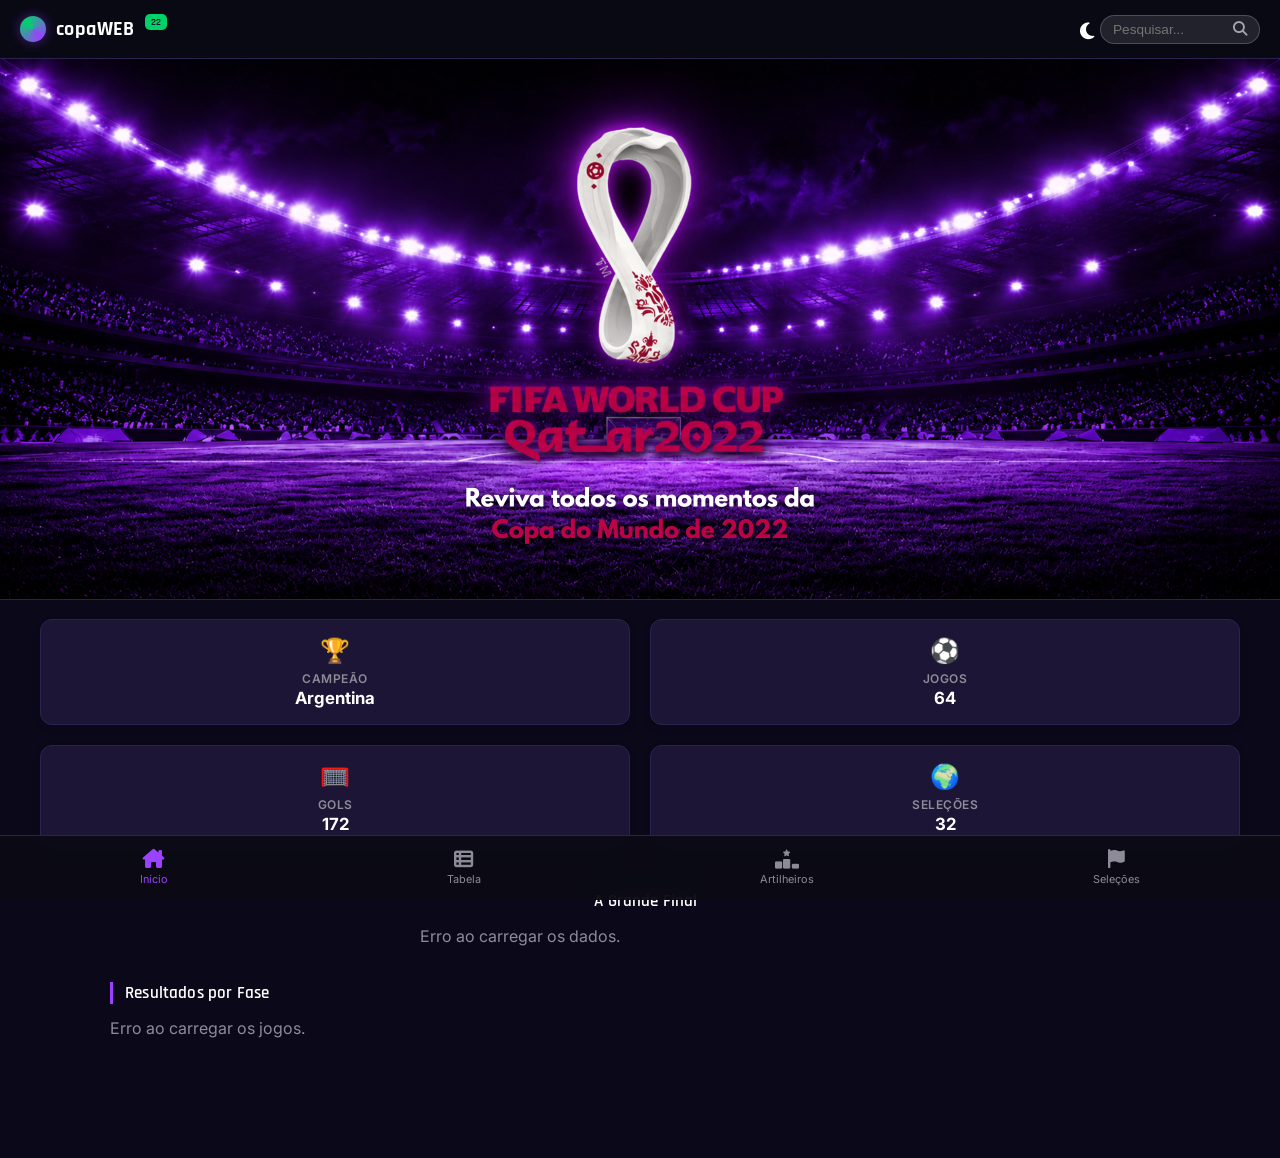
==== commit 7a4fe421: "Implementação de novas telas clicáveis" ====
--- a/frontend/index.html
+++ b/frontend/index.html
@@ -11,11 +11,14 @@
     <script src="js/tema.js"></script>
 </head>
 <body>
+    
 
     <header>
+        
         <div class="logo">
         <span class="profile-icon"></span>
         copaWEB
+        
     </div>
 
     <button id="btn-tema" style="position: absolute; right: 180px; top: 15px; background: transparent; border: none; color: var(--texto-principal); font-size: 1.2rem; cursor: pointer; padding: 6px; z-index: 1000; transition: var(--transicao);">
@@ -27,8 +30,43 @@
     <i class="fa-solid fa-magnifying-glass" style="color: rgba(255, 255, 255, 0.6); font-size: 0.9rem; cursor: pointer;"></i>
 </div>
 
+
+
 </div>
     </header>
+
+    <div class="container-banner-imagem">
+    <img src="../assets/imagens/estadio1.png" alt="Banner Copa do Mundo" class="banner-imagem-wide">
+</div>
+<section class="info-copa-section">
+    <div class="info-copa-grid">
+        
+        <div class="info-card">
+            <span class="info-card-icon">🏆</span>
+            <span class="info-card-label">Campeão</span>
+            <span class="info-card-value">Argentina</span>
+        </div>
+
+        <div class="info-card">
+            <span class="info-card-icon">⚽</span>
+            <span class="info-card-label">Jogos</span>
+            <span class="info-card-value">64</span>
+        </div>
+
+        <div class="info-card">
+            <span class="info-card-icon">🥅</span>
+            <span class="info-card-label">Gols</span>
+            <span class="info-card-value">172</span>
+        </div>
+
+        <div class="info-card">
+            <span class="info-card-icon">🌍</span>
+            <span class="info-card-label">Seleções</span>
+            <span class="info-card-value">32</span>
+        </div>
+
+    </div>
+</section>
 
     <div class="pagina-inicio">
         <section class="secao-destaque">
--- a/frontend/css/style.css
+++ b/frontend/css/style.css
@@ -36,24 +36,32 @@
     --transicao: all 0.3s ease;
 }
 
-/* Definições para o Modo Claro (Ativado pela classe no body) */
+/* Definições para o Modo Claro */
 body.light-mode {
-    --bg-principal: #F4F3F8;     /* Fundo claro acinzentado/azulado */
-    --bg-elevado: #FFFFFF;       /* Fundo de cabeçalhos e painéis */
-    --bg-card: #EBE9F3;          /* Fundo dos cards secundários */
-    --bg-card-2: #DFDCEF;
-    --borda: #D2CDE4;            /* Bordas mais suaves */
-    --borda-clara: #C4BCD9;
-
-    --texto-principal: #1A162C;  /* Texto escuro para contraste */
-    --texto-secundario: #4E4968; /* Texto de apoio */
-    --texto-mutado: #7D7899;
-
-    /* Mantém as cores de destaque e neon adaptadas para fundo claro */
-    --roxo-neon: #7F1DFF;        /* Um roxo ligeiramente mais escuro para melhor legibilidade */
-    --roxo-neon-fraco: rgba(127, 29, 255, 0.1);
-}
-
+    /* Fundo principal: um lilás acinzentado super suave, muito mais moderno que branco puro */
+    --bg-principal: #fffaf0;     
+    
+    /* Cabeçalhos e painéis elevados com transparência (Efeito Vidro Fosco) */
+    --bg-elevado: rgba(255, 255, 255, 0.75);       
+    
+    /* Cards de jogo e elementos internos: um roxo pastel bem clarinho */
+    --bg-card: #E5E1F2;          
+    --bg-card-2: #DDD9EE;
+    
+    /* Bordas suaves com tom lilás */
+    --borda: rgba(191, 181, 216, 0.4);            
+    --borda-clara: rgba(191, 181, 216, 0.6);
+
+    /* Textos: Azul escuro violáceo (evita o preto puro que cansa a vista) */
+    --texto-principal: #1B1233;  
+    --texto-secundario: #5E537A; 
+    --texto-terciario: #8C82A6;
+
+    /* Cores neon adaptadas para fundo claro para não "queimar" a retina */
+    --roxo-neon: #7313F2;        /* Roxo mais profundo e legível */
+    --roxo-neon-fraco: rgba(115, 19, 242, 0.08);
+    --roxo-glow: rgba(115, 19, 242, 0.15);
+}
 :root {
     --bg-principal: #0B081A;
     --bg-elevado: #140f2c;
@@ -928,4 +936,241 @@
 .grupo-clicavel:hover .botao-ver-jogos {
     color: var(--verde-stat) !important;
     text-shadow: 0 0 8px rgba(0, 210, 106, 0.4);
+}
+/* ... seus códigos CSS antigos acima ... */
+
+/* Definições Premium para o Modo Claro (Mist/Pastel Violet) */
+body.light-mode {
+    --bg-principal: #F0EDF7;     
+    --bg-elevado: #FFFFFF;       
+    --bg-card: #E5E1F2;          
+    --bg-card-2: #DDD9EE;
+    --borda: #D0C9E3;            
+    --borda-clara: #BFB5D8;
+    --texto-principal: #1B1233;  
+    --texto-secundario: #5E537A; 
+    --texto-terciario: #8C82A6;
+    --roxo-neon: #7313F2;        
+    --roxo-neon-fraco: rgba(115, 19, 242, 0.08);
+    --roxo-glow: rgba(115, 19, 242, 0.25);
+}
+
+/* ==========================================================================
+   AJUSTES DE ACABAMENTO DO TEMA CLARO 
+   ========================================================================== */
+
+/* Transição suave de cores ao alternar o tema */
+body, header, .card-jogo, .stats-panel, .bottom-nav, a, button, input {
+    transition: background-color 0.3s ease, border-color 0.3s ease, color 0.3s ease, box-shadow 0.3s ease !important;
+}
+
+/* Efeito Vidro Fosco (Glassmorphism) na parte de cima e de baixo */
+body.light-mode header,
+body.light-mode .bottom-nav {
+    background: var(--bg-elevado) !important;
+    backdrop-filter: blur(15px) !important;
+    -webkit-backdrop-filter: blur(15px) !important;
+    border-color: var(--borda) !important;
+    box-shadow: 0 4px 30px rgba(27, 18, 51, 0.03) !important;
+}
+
+/* Garante que o círculo de voltar (seta) use as variáveis do tema */
+body.light-mode header a[href="tabela.html"] {
+    background: var(--bg-card) !important;
+    border-color: var(--borda) !important;
+}
+
+/* Ajuste das tabelas no modo claro */
+body.light-mode .tabela-classificacao th {
+    color: var(--texto-secundario);
+}
+
+body.light-mode .tabela-classificacao td {
+    color: var(--texto-principal);
+}
+
+/* Efeito de hover nos cards de grupo no modo claro */
+body.light-mode .grupo-clicavel:hover {
+    box-shadow: 0 6px 20px rgba(115, 19, 242, 0.1);
+}
+
+/* Ajuste dos textos dos inputs e placeholders no modo claro */
+body.light-mode input::placeholder {
+    color: var(--texto-terciario) !important;
+}
+
+body.light-mode input {
+    color: var(--texto-principal) !important;
+}
+
+/* Ícones ativos do menu inferior no modo claro */
+body.light-mode .bottom-nav a.active {
+    color: var(--roxo-neon) !important;
+}
+
+body.light-mode .bottom-nav a {
+    color: var(--texto-secundario);
+}
+   /* ==========================================================================
+   DESTAQUE DA BARRA DE PESQUISA 
+   ========================================================================== */
+
+/* Deixa o container de busca com o mesmo tom lilás elegante dos cards */
+body.light-mode .search-container {
+    background: #E5E1F2 !important; /* Tom lilás suave idêntico ao das divs */
+    border: 1px solid rgba(115, 19, 242, 0.15) !important; /* Borda lilás bem sutil */
+    transition: var(--transicao);
+}
+
+/* Ajusta o texto digitado pelo usuário */
+body.light-mode .search-container input {
+    color: #1B1233 !important; /* Roxo escuro para excelente leitura */
+}
+
+/* Cor do placeholder (texto "Pesquisar...") */
+body.light-mode .search-container input::placeholder {
+    color: #8C82A6 !important; /* Lilás acinzentado suave */
+}
+
+/* Destaca a lupa com o amarelo vibrante #FFAF00 para dar contraste sobre o lilás */
+body.light-mode .search-container i {
+    color: #FFAF00 !important;
+    font-size: 1rem;
+    transition: transform 0.2s ease;
+}
+
+/* Efeito ao passar o mouse por cima da lupa */
+body.light-mode .search-container i:hover {
+    transform: scale(1.15);
+    color: #E09A00 !important;
+}
+
+/* Efeito de foco: ao clicar para digitar, ela ganha um leve brilho amarelo e fundo branco */
+body.light-mode .search-container:focus-within {
+    background: #FFFFFF !important; /* Abre em branco para digitação limpa */
+    border-color: #FFAF00 !important; /* Borda acende no seu amarelo */
+    box-shadow: 0 0 8px rgba(255, 175, 0, 0.25);
+}
+/* ==========================================================================
+   ESPAÇO DA IMAGEM WIDESCREEN (2560x1080)
+   ========================================================================== */
+.container-banner-imagem {
+    width: 100%;
+    /* Mantém a proporção matemática perfeita de 2560px de largura por 1080px de altura */
+    aspect-ratio: 2560 / 1080; 
+    max-height: 420px; /* Impede que a imagem ocupe espaço excessivo em monitores gigantes */
+    overflow: hidden;
+    background: var(--bg-card); /* Fundo lilás suave no modo claro, escuro no modo escuro */
+    border-bottom: 1px solid var(--borda);
+}
+
+/* ==========================================================================
+   BANNER 100% RESPONSIVO 
+   ========================================================================== */
+.container-banner-imagem {
+    width: 100%;
+    height: auto !important; /* Força a altura a ser dinâmica */
+    max-height: none !important; /* Remove qualquer limite de altura herdado */
+    margin: 0;
+    padding: 0;
+    overflow: visible !important; /* Garante que nada ao redor corte a imagem */
+    background: transparent; /* Remove fundos coloridos que possam sobrar */
+    border-bottom: 1px solid var(--borda);
+}
+
+.banner-imagem-wide {
+    width: 100%;
+    height: auto !important; /* Deixa a proporção natural da foto guiar a altura */
+    max-height: none !important;
+    display: block;
+    object-fit: contain !important; /* Garante que a foto seja exibida por inteiro */
+}
+/* ==========================================================================
+   EFEITO DE CLIQUE E HOVER NOS JOGOS DO GRUPO
+   ========================================================================== */
+.link-jogo-clicavel {
+    transition: transform 0.2s ease, box-shadow 0.2s ease;
+}
+
+/* Quando passar o mouse, o card flutua suavemente e ganha uma borda neon ativa */
+.link-jogo-clicavel:hover .card-jogo {
+    transform: translateY(-4px);
+    border-color: var(--roxo-neon) !important; /* Amarelo no modo claro, Roxo no escuro */
+    box-shadow: 0 8px 24px var(--roxo-glow) !important; /* Sombra brilhante */
+}
+
+/* Feedback físico ao clicar com o botão do mouse */
+.link-jogo-clicavel:active .card-jogo {
+    transform: translateY(-1px);
+}
+/* ==========================================================================
+   SEÇÃO: INFORMAÇÕES GERAIS DA COPA 
+   ========================================================================== */
+.info-copa-section {
+    margin: 1.2rem 16px;
+}
+
+.info-copa-grid {
+    display: grid;
+    grid-template-columns: repeat(2, 1fr);
+    gap: 12px;
+}
+
+.info-card {
+    background: var(--bg-card); /* Fundo lilás/suave no modo claro e escuro no escuro */
+    border-radius: 12px;
+    padding: 16px;
+    display: flex;
+    flex-direction: column;
+    align-items: center;
+    text-align: center;
+    box-shadow: 0 4px 12px rgba(0, 0, 0, 0.05);
+    border: 1px solid var(--borda);
+    transition: var(--transicao);
+}
+
+/* Efeito Hover sutil para combinar com a interatividade da página */
+.info-card:hover {
+    transform: translateY(-2px);
+    border-color: var(--roxo-neon);
+    box-shadow: 0 6px 16px var(--roxo-glow);
+}
+
+.info-card-icon {
+    font-size: 1.5rem;
+    margin-bottom: 6px;
+}
+
+.info-card-label {
+    font-size: 0.75rem;
+    font-weight: 600;
+    color: var(--texto-secundario);
+    text-transform: uppercase;
+    letter-spacing: 0.5px;
+}
+
+.info-card-value {
+    font-size: 1.05rem;
+    font-weight: 700;
+    color: var(--texto-principal);
+    margin-top: 2px;
+}
+
+/* Responsividade: exibe os 4 cards lado a lado em telas maiores (monitores) */
+.info-copa-grid {
+    display: grid;
+    /* No celular, fica 2 colunas (2 de um lado, 2 do outro) */
+    grid-template-columns: repeat(2, 1fr); 
+    gap: 12px;
+    max-width: 1200px;
+    margin: 0 auto; /* Centraliza o grid na tela */
+}
+
+/* Responsividade para telas grandes (monitores/tablets) */
+@media (min-width: 768px) {
+    .info-copa-grid {
+        /* Mantém a divisão perfeita de 2 colunas grandes (2 blocos na esquerda, 2 na direita) */
+        grid-template-columns: repeat(2, 1fr); 
+        gap: 20px; /* Aumenta o espaçamento em telas maiores */
+    }
 }
